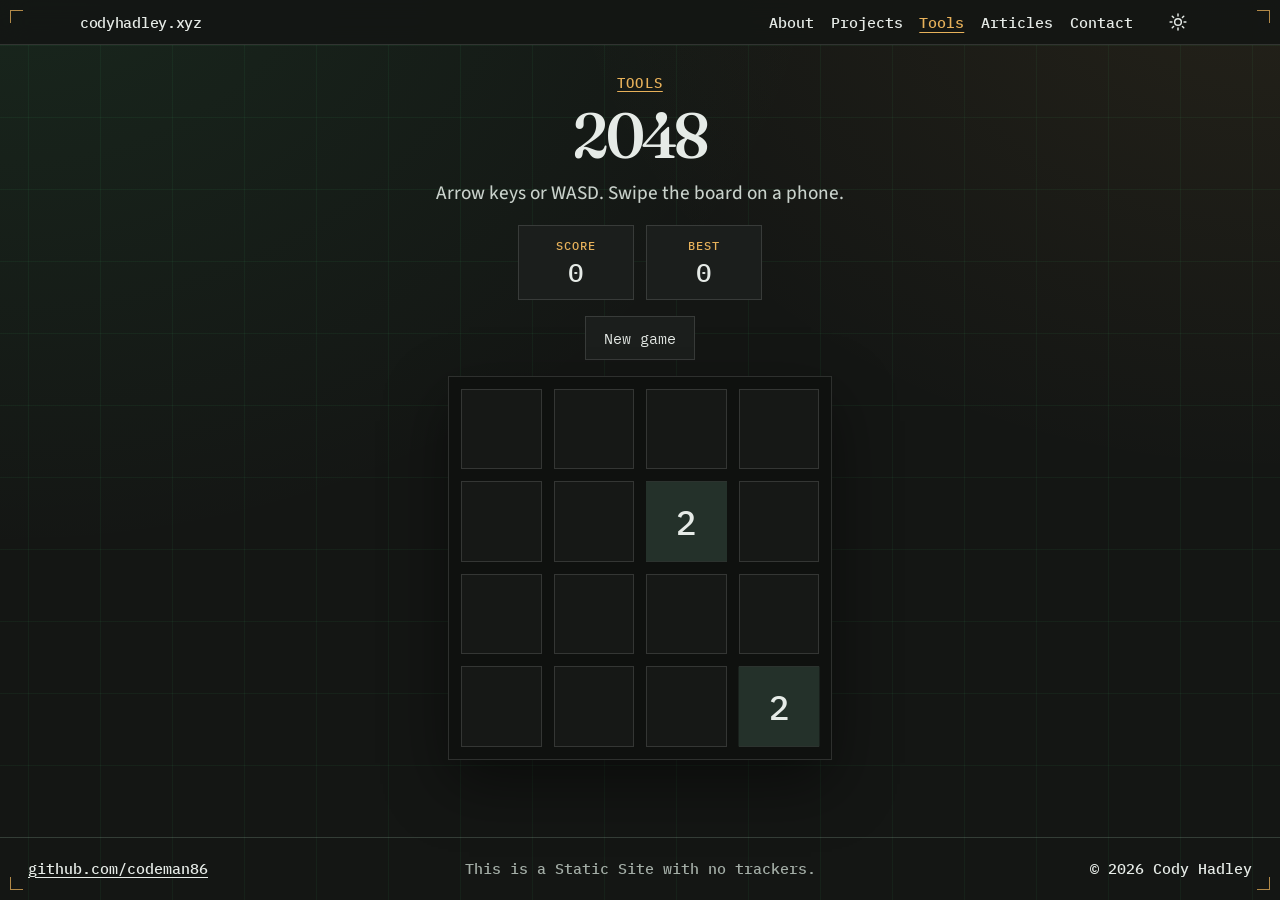
==== desktop/www/index.html @ 52e62676 "Package the site 2048 page as an offline Linux AppImage. The desktop window follows codyhadley.xyz/t" ====
<!DOCTYPE html>
<html lang="en" data-theme="dark">
<head>
  <meta charset="utf-8">
  <meta name="viewport" content="width=device-width, initial-scale=1">
  <meta name="theme-color" content="#141614">
  <script src="theme-init.js"></script>
  <title>2048 — Cody Hadley</title>
  <meta name="description" content="Play 2048 in the browser. Arrow keys, WASD, or swipe.">
  <meta name="author" content="Cody Hadley">
  <link rel="icon" href="favicon.svg" type="image/svg+xml">
  <link rel="stylesheet" href="base.css">
  <link rel="stylesheet" href="game.css">
</head>
<body>
  <a class="skip" href="#main">Skip to content</a>
  <div class="marks" aria-hidden="true"><span></span><span></span><span></span><span></span></div>
  <header class="site-header">
    <div class="wrap header__row">
      <a class="brand" href="#home">codyhadley.xyz<span class="sr-only">, home</span></a>
      <button class="theme-toggle" id="theme-toggle" type="button" aria-pressed="true" aria-label="Switch to light mode" title="Switch to light mode">
        <svg class="theme-toggle__icon when-dark" viewBox="0 0 24 24" aria-hidden="true" fill="none" stroke="currentColor" stroke-width="1.75" stroke-linecap="round" stroke-linejoin="round">
          <circle cx="12" cy="12" r="4"></circle>
          <path d="M12 2.5v2.25M12 19.25V21.5M2.5 12h2.25M19.25 12H21.5M5.1 5.1l1.6 1.6M17.3 17.3l1.6 1.6M18.9 5.1l-1.6 1.6M6.7 17.3l-1.6 1.6"></path>
        </svg>
        <svg class="theme-toggle__icon when-light" viewBox="0 0 24 24" aria-hidden="true" fill="none" stroke="currentColor" stroke-width="1.75" stroke-linecap="round" stroke-linejoin="round">
          <path d="M20.25 14.6A7.4 7.4 0 0 1 9.4 3.75 6.35 6.35 0 1 0 20.25 14.6z"></path>
        </svg>
      </button>
      <p id="theme-status" class="sr-only" aria-live="polite"></p>
      <nav class="site-nav" aria-label="Main">
        <a href="#about"> About </a><a href="#projects"> Projects </a><div class="nav-tools">
          <a href="#tools" aria-current="true"> Tools </a>
          <button type="button" class="nav-tools__toggle" aria-expanded="false" aria-controls="tools-menu" aria-haspopup="true" aria-label="Show tools"></button>
          <ul id="tools-menu" class="nav-tools__menu">
            <li><a href="#2048" aria-current="page"> 2048 </a></li>
            <li><a href="#resume-architect"> Resume Architect </a></li>
          </ul>
        </div><a href="#articles"> Articles </a><a href="#contact"> Contact </a>
      </nav>
    </div>
  </header>
  <main id="main" tabindex="-1">
    <section class="section game-page" aria-labelledby="page-title">
      <div class="wrap game-wrap">
        <p class="kicker"><a href="#tools">Tools</a></p>
        <h1 id="page-title">2048</h1>
        <p class="lede">Arrow keys or WASD. Swipe the board on a phone.</p>
        <div class="game-scores" aria-live="polite">
          <p class="game-score">
            <span>Score</span>
            <strong id="score">0</strong>
          </p>
          <p class="game-score">
            <span>Best</span>
            <strong id="best">0</strong>
          </p>
        </div>
        <button type="button" class="game-new" id="new-game">New game</button>
        <div class="game-panel">
          <div class="game-board" id="board" role="grid" aria-label="2048 board">
            <div class="game-cells" id="cells"></div>
            <div class="game-tiles" id="tile-layer"></div>
          </div>
          <div class="game-message" id="game-message" hidden>
            <strong id="game-message-title">Game over</strong>
            <span id="game-message-text">No more moves remain.</span>
            <button type="button" id="game-message-button">New game</button>
          </div>
        </div>
      </div>
    </section>
  </main>
  <footer class="site-footer">
    <div class="wrap footer__inner">
      <p class="footer__github"><a href="#github" rel="me">github.com/codeman86</a></p>
      <p class="colophon">This is a Static Site with no trackers.</p>
      <p class="footer__copy">© 2026 Cody Hadley</p>
    </div>
  </footer>
  <script src="shell.js"></script>
  <script src="game.js"></script>
</body>
</html>
---- desktop/www/base.css ----
@font-face{font-family:Fraunces Variable;font-style:normal;font-weight:100 900;font-display:swap;src:url(fonts/fraunces-latin-full-normal.woff2)format("woff2")}@font-face{font-family:"Source Sans 3 Variable";font-style:normal;font-weight:200 900;font-display:swap;src:url(fonts/source-sans-3-latin-wght-normal.woff2)format("woff2")}@font-face{font-family:IBM Plex Mono;font-style:normal;font-weight:400;font-display:swap;src:url(fonts/ibm-plex-mono-latin-400-normal.woff2)format("woff2")}@font-face{font-family:IBM Plex Mono;font-style:normal;font-weight:500;font-display:swap;src:url(fonts/ibm-plex-mono-latin-500-normal.woff2)format("woff2")}:root{color-scheme:dark;--bg:#141614;--bg-elev:#1b1e1c;--bg-deep:#0f110f;--ink:#e6ebe7;--ink-soft:#c9d1cb;--muted:#a3ada6;--line:#e6ebe724;--accent:#4ade80;--amber:#e7b15a;--grid:color-mix(in srgb, var(--accent) 6%, transparent);--grid-size:4.5rem;--header-h:45px;--grid-x:0px;--glow-accent:color-mix(in srgb, var(--accent) 9%, transparent);--glow-amber:color-mix(in srgb, var(--amber) 8%, transparent);--header-offset:5.75rem;--serif:"Fraunces Variable", "Iowan Old Style", Palatino, Georgia, serif;--sans:"Source Sans 3 Variable", "Segoe UI", sans-serif;--mono:"IBM Plex Mono", ui-monospace, "Cascadia Mono", monospace;--focus:var(--amber);--shadow:0 24px 60px #00000073}:root[data-theme=light]{color-scheme:light;--bg:#f4f1ea;--bg-elev:#fffdf8;--bg-deep:#e7efe9;--ink:#17211c;--ink-soft:#24352c;--muted:#3c5147;--line:#17211c29;--accent:#166534;--amber:#7a4510;--grid:color-mix(in srgb, var(--accent) 12%, transparent);--glow-accent:color-mix(in srgb, var(--accent) 8%, transparent);--glow-amber:color-mix(in srgb, var(--amber) 8%, transparent);--shadow:0 18px 40px #17211c14}*,:before,:after{box-sizing:border-box}html{scroll-behavior:smooth;scroll-padding-top:var(--header-offset)}body{z-index:0;background-color:var(--bg);min-height:100dvh;color:var(--ink);font-family:var(--sans);font-variation-settings:"wght" 450;font-synthesis:none;text-rendering:optimizelegibility;background-image:radial-gradient(ellipse at 0% -10%, var(--glow-accent), transparent 46%), radial-gradient(ellipse at 100% -8%, var(--glow-amber), transparent 40%);background-attachment:fixed;flex-direction:column;margin:0;font-size:1.125rem;font-weight:450;line-height:1.6;display:flex;position:relative}body:before{content:"";z-index:-1;left:0;right:0;top:var(--header-h);pointer-events:none;background-image:linear-gradient(to right, var(--grid) 1px, transparent 1px), linear-gradient(to bottom, var(--grid) 1px, transparent 1px);background-size:var(--grid-size) var(--grid-size);background-position:var(--grid-x) 0;position:fixed;bottom:0}main{flex:1}:focus{outline:none}:focus-visible{outline:2px solid var(--focus);outline-offset:3px}#main:focus{outline:none}::selection{background:var(--amber);color:var(--bg)}.sr-only{clip:rect(0, 0, 0, 0);white-space:nowrap;border:0;width:1px;height:1px;margin:-1px;padding:0;position:absolute;overflow:hidden}.skip{z-index:80;background:var(--amber);color:var(--bg);font-family:var(--mono);padding:.7rem 1rem;font-size:.95rem;text-decoration:none;position:absolute;top:.75rem;left:1rem;transform:translateY(-160%)}.skip:focus{transform:none}.wrap{width:min(1120px,100% - 2rem);margin-inline:auto}h1,h2,h3{font-family:var(--serif);font-variation-settings:"wght" 560, "opsz" 72, "SOFT" 40, "WONK" 1;letter-spacing:-.03em;text-wrap:balance;margin:0;font-weight:560;line-height:1.05}h1{font-variation-settings:"wght" 560, "opsz" 144, "SOFT" 50, "WONK" 1;letter-spacing:-.04em;font-size:clamp(2.7rem,11vw,6.5rem);line-height:.92}h2{font-size:clamp(2rem,4vw,2.8rem)}h3,h4{font-variation-settings:"wght" 560, "opsz" 36, "SOFT" 30, "WONK" 0;letter-spacing:-.02em;font-size:1.35rem}h4{font-family:var(--serif);margin:0 0 .25rem;font-weight:560;line-height:1.05}p{margin:0}a{color:inherit;text-underline-offset:.18em;text-decoration-thickness:1px}a:hover{color:var(--accent)}.kicker{font-family:var(--mono);font-variation-settings:normal;letter-spacing:.08em;text-transform:uppercase;color:var(--amber);margin:0 0 .75rem;font-size:.875rem;font-weight:500}.lede{max-width:38rem;color:var(--ink-soft);font-size:1.2rem;line-height:1.55}.section{padding-block:clamp(3.25rem,7vw,5.75rem)}.section+.section,.site-footer{border-top:1px solid var(--line)}.section__head{max-width:40rem;margin-bottom:2rem}.section__head .lede{margin-top:.9rem}.marks{pointer-events:none;z-index:40;position:fixed;inset:.65rem}.marks span{border:1px solid var(--amber);opacity:.75;width:.8rem;height:.8rem;position:absolute}.marks span:first-child{border-bottom:0;border-right:0;top:0;left:0}.marks span:nth-child(2){border-bottom:0;border-left:0;top:0;right:0}.marks span:nth-child(3){border-top:0;border-right:0;bottom:0;left:0}.marks span:nth-child(4){border-top:0;border-left:0;bottom:0;right:0}.site-header{z-index:30;border-bottom:1px solid var(--line);background:color-mix(in srgb, var(--bg) 92%, transparent);backdrop-filter:blur(12px);position:sticky;top:0}.header__row{grid-template-columns:1fr auto;grid-template-areas:"brand theme""menu menu";align-items:center;gap:.25rem 1rem;padding-block:.35rem;display:grid}.brand{min-height:44px;font-family:var(--mono);font-variation-settings:normal;letter-spacing:-.02em;grid-area:brand;justify-self:start;align-items:center;font-size:.95rem;text-decoration:none;display:inline-flex}.brand:hover{text-decoration:underline;text-decoration-color:var(--accent)}.theme-toggle{width:2.75rem;min-height:44px;color:var(--ink);cursor:pointer;background:0 0;border:0;grid-area:theme;justify-content:center;justify-self:end;align-items:center;padding:0;display:inline-flex}.theme-toggle:hover{color:var(--accent)}.theme-toggle__icon{fill:none;stroke:currentColor;stroke-width:1.75px;stroke-linecap:round;stroke-linejoin:round;flex:none;width:1.25rem;height:1.25rem}.when-light,:root[data-theme=light] .when-dark{display:none}:root[data-theme=light] .when-light{display:block}.site-nav{flex-wrap:wrap;grid-area:menu;gap:.1rem .15rem;display:flex}.site-nav a{min-height:44px;font-family:var(--mono);font-variation-settings:normal;white-space:nowrap;flex:none;align-items:center;padding-inline:.45rem;font-size:.95rem;text-decoration:none;display:inline-flex}.site-nav a[aria-current=location],.site-nav a[aria-current=page],.site-nav a[aria-current=true]{color:var(--amber);text-decoration:underline;text-decoration-color:var(--amber);text-underline-offset:.28em}.nav-tools{flex:none;align-items:center;display:inline-flex;position:relative}.nav-tools__toggle{clip:rect(0, 0, 0, 0);white-space:nowrap;pointer-events:none;border:0;width:1px;height:1px;margin:-1px;padding:0;position:absolute;overflow:hidden}.nav-tools:has(.nav-tools__toggle:focus-visible)>a{outline:2px solid var(--focus);outline-offset:3px}.nav-tools__menu{z-index:5;border:1px solid var(--line);background:var(--bg-elev);min-width:11.5rem;box-shadow:var(--shadow);margin:0;padding:.3rem 0;list-style:none;display:none;position:absolute;top:calc(100% + .15rem);left:0}.nav-tools.is-open>.nav-tools__menu{display:block}.nav-tools__menu a{width:100%;padding:.35rem .9rem}.nav-tools__menu a:hover,.nav-tools__menu a:focus-visible{background:color-mix(in srgb, var(--accent) 10%, transparent)}.hero{padding-top:clamp(1.75rem,4vw,3rem)}.hero--landing{box-sizing:border-box;padding-top:calc(2 * var(--grid-size));padding-bottom:calc(2 * var(--grid-size));display:block}.hero__grid{gap:clamp(1.75rem,4vh,2.75rem);margin-top:1.75rem;display:grid}.hero--landing .hero__grid{grid-template-columns:minmax(0,1fr);align-items:start;gap:1.75rem;width:100%;margin-top:0}.hero--landing .hero__copy{min-width:0}.hero__copy .lede{margin-top:1.1rem}.hero__tagline{max-width:28rem;color:var(--muted);font-variation-settings:"wght" 450;margin:1.15rem 0 0;font-size:1.05rem;font-weight:450;line-height:1.5}.lamp{background:var(--accent);width:.55rem;height:.55rem;box-shadow:0 0 0 3px color-mix(in srgb, var(--accent) 22%, transparent);border-radius:50%;flex:none}.terminal{border:1px solid var(--line);background:var(--bg-deep);min-height:22rem;color:var(--ink);box-shadow:var(--shadow);flex-direction:column;display:flex}.terminal__bar{border-bottom:1px solid var(--line);min-height:44px;font-family:var(--mono);font-variation-settings:normal;align-items:center;gap:.6rem;padding:.4rem .9rem;font-size:.875rem;display:flex}.terminal__host{margin-right:auto}.terminal__os{color:var(--muted)}.terminal__screen{overscroll-behavior:contain;font-family:var(--mono);font-variation-settings:normal;flex:1;padding:.95rem 1rem .4rem;font-size:.92rem;line-height:1.55;overflow:auto;container-type:inline-size}.terminal .neo{grid-template-columns:max-content minmax(0,1fr);align-items:center;gap:.45rem .75rem;max-width:100%;margin:0 0 .85rem;font-size:.78rem;line-height:1.35;display:grid}.terminal .neo__logo{color:var(--accent);white-space:pre;margin:0;font-family:inherit;font-size:.5rem;font-weight:400;line-height:1.02}.terminal .neo__info{min-width:0}.neo__title{color:var(--accent);font-weight:500}.neo__rule{color:var(--muted);margin-bottom:.2rem}.neo__key{color:var(--accent)}.neo__blocks{gap:2px;margin-top:.45rem;display:grid}.neo__blocks div{flex-wrap:wrap;gap:2px;display:flex}.neo__blocks span{width:.95rem;height:.55rem}@container (width<=26rem){.terminal .neo{grid-template-columns:1fr;font-size:.78rem}.terminal .neo__logo{max-width:100%;font-size:.62rem;overflow-x:auto}}.terminal pre{white-space:pre-wrap;font:inherit;margin:0 0 .85rem}.terminal .cmd{color:var(--amber);margin-bottom:.35rem}.terminal a{color:var(--accent)}.terminal.is-glitching{animation:.55s linear 2 term-glitch}@keyframes term-glitch{0%,to{filter:none;transform:none}15%{filter:hue-rotate(50deg);transform:translate(-3px,1px)skew(-2deg)}30%{filter:contrast(1.4);transform:translate(3px,-2px)}45%{transform:translate(-2px)}60%{filter:hue-rotate(-30deg);transform:translate(2px,1px)skew(2deg)}75%{transform:translateY(-1px)}}.term-form{border-top:1px solid var(--line);font-family:var(--mono);font-variation-settings:normal;align-items:center;gap:.55rem;padding:.35rem .9rem;display:flex}.term-prompt{color:var(--amber)}.term-form input{min-width:0;min-height:44px;color:var(--ink);font:inherit;background:0 0;border:0;flex:1;font-size:1rem}.term-form input:focus{outline:none}.term-form:focus-within{outline:2px solid var(--focus);outline-offset:-2px}.hero--landing .terminal{width:100%;height:calc(6 * var(--grid-size));grid-template-rows:calc(.5 * var(--grid-size)) minmax(0, calc(5 * var(--grid-size))) calc(.5 * var(--grid-size));border:0;min-height:0;display:grid;position:relative}.hero--landing .terminal:after{content:"";z-index:2;pointer-events:none;background:linear-gradient(var(--line), var(--line)) 0 0 / 100% 1px no-repeat, linear-gradient(var(--line), var(--line)) 0 calc(.5 * var(--grid-size)) / 100% 1px no-repeat, linear-gradient(var(--line), var(--line)) 0 calc(5.5 * var(--grid-size)) / 100% 1px no-repeat, linear-gradient(var(--line), var(--line)) 0 calc(6 * var(--grid-size)) / 100% 1px no-repeat, linear-gradient(var(--line), var(--line)) 0 0 / 1px 100% no-repeat, linear-gradient(var(--line), var(--line)) calc(100% - 1px) 0 / 1px 100% no-repeat;width:calc(100% + 1px);height:calc(100% + 1px);position:absolute;top:0;left:0}.hero--landing .terminal__bar,.hero--landing .terminal__screen,.hero--landing .term-form{border:0;min-height:0}.hero--landing .terminal__bar,.hero--landing .term-form{padding-block:0;line-height:1}.hero--landing .term-form input{height:1.25rem;min-height:0}.hero--landing .terminal__screen{overflow:auto}.rack,.projects,.carry,.notes,.plain-list{margin:0;padding:0;list-style:none}.rack{border:1px solid var(--line)}.rack li{border-top:1px solid var(--line);background:color-mix(in srgb, var(--bg-elev) 70%, transparent);grid-template-columns:4.25rem minmax(0,1fr);display:grid}.rack li:first-child{border-top:0}.rack .idx,.projects .idx{font-family:var(--mono);font-variation-settings:normal;color:var(--amber)}.rack .idx{background:radial-gradient(circle, var(--amber) 1.1px, transparent 1.4px) center .65rem / .7rem .7rem no-repeat, radial-gradient(circle, var(--amber) 1.1px, transparent 1.4px) center calc(100% - .65rem) / .7rem .7rem no-repeat, color-mix(in srgb, var(--bg) 55%, var(--bg-elev));place-items:center;display:grid}.rack li div{padding:1rem 1.1rem 1.1rem}.rack h3,.rack h4,.projects h2,.projects h3,.projects h4,.carry h3,.carry h4{margin-bottom:.25rem}.projects h2{font-variation-settings:"wght" 560, "opsz" 36, "SOFT" 30, "WONK" 0;letter-spacing:-.02em;font-size:1.35rem}.rack p,.projects p,.carry p,.notes li,.plain-list li{color:var(--ink-soft)}.projects{background:var(--line);border:1px solid var(--line);gap:1px;display:grid}.projects li{background:var(--bg);flex-direction:column;padding:1.25rem 1.2rem 1.35rem;display:flex}.projects .idx{margin-bottom:.55rem;font-size:.875rem;display:block}.wip,.done{border:1px solid var(--amber);color:var(--amber);font-family:var(--mono);font-variation-settings:normal;letter-spacing:.08em;text-transform:uppercase;vertical-align:.18em;white-space:nowrap;margin-left:.5rem;padding:.16rem .45rem .12rem;font-size:.68rem;font-weight:500;line-height:1.35;display:inline-block}.done{border-color:var(--accent);color:var(--accent)}.projects .repo{color:var(--ink);font-family:var(--mono);font-variation-settings:normal;margin-top:auto;padding-top:.85rem;font-size:.92rem}.notes,.plain-list{gap:.8rem;display:grid}.notes li,.plain-list li{border-left:2px solid var(--amber);padding-left:1rem}.offgrid{gap:2.25rem;display:grid}.marquee{color:#1a120c;font-family:var(--mono);font-variation-settings:normal;letter-spacing:.06em;text-transform:uppercase;background:#e7b15a;flex-wrap:wrap;gap:.45rem 1rem;margin:1.15rem 0 0;padding:.85rem 1rem;font-size:.95rem;font-weight:500;display:flex}.carry{background:var(--line);border:1px solid var(--line);gap:1px;margin-top:1rem;display:grid}.carry li{background:var(--bg);padding:1rem 1rem 1.1rem}.carry .maker{font-family:var(--mono);font-variation-settings:normal;letter-spacing:.08em;text-transform:uppercase;color:var(--amber);margin:0 0 .2rem;font-size:.8125rem}.button-link{border:1px solid var(--amber);background:var(--bg-elev);min-height:44px;color:var(--ink);font-family:var(--mono);font-variation-settings:normal;align-items:center;padding:.4rem 1.1rem;font-size:.95rem;text-decoration:none;display:inline-flex}.button-link:after{content:"→";color:var(--amber);margin-left:.6rem}.button-link:hover{border-color:var(--accent);color:var(--accent)}.group+.group{margin-top:clamp(2.5rem,5vw,3.5rem)}.group__head{max-width:40rem;margin-bottom:1.25rem}.group__head h2,.group__head h3{font-size:clamp(1.55rem,3vw,1.9rem)}.group__head p{color:var(--ink-soft);margin-top:.5rem}.page-head{padding-bottom:clamp(1.5rem,4vw,2.5rem)}.projects-page{padding-bottom:clamp(3.25rem,7vw,5.75rem)}.projects-page .projects{margin-top:clamp(2rem,5vw,3.25rem)}.tools-page{padding-bottom:clamp(3.25rem,7vw,5.75rem)}.tool-list{border:1px solid var(--line);margin:clamp(2rem,5vw,3.25rem) 0 0;padding:0;list-style:none}.tool-list li{background:var(--bg);border-top:1px solid var(--line);flex-wrap:wrap;justify-content:space-between;align-items:center;gap:1rem 1.5rem;padding:1.25rem 1.2rem 1.35rem;display:flex}.tool-list li:first-child{border-top:0}.tool-list h2{font-variation-settings:"wght" 560, "opsz" 36, "SOFT" 30, "WONK" 0;letter-spacing:-.02em;font-size:1.35rem}.tool-list p{max-width:40rem;color:var(--ink-soft);margin-top:.35rem}.page-head h1{font-size:clamp(2.6rem,8vw,4.75rem)}.page-head .lede{margin-top:1rem}.resume{padding-bottom:clamp(3.25rem,7vw,5.75rem)}.resume__block{border-top:1px solid var(--line);gap:1rem;padding-block:2rem;display:grid}.resume__label{font-family:var(--mono);font-variation-settings:normal;letter-spacing:.08em;text-transform:uppercase;color:var(--amber);font-size:.95rem;font-weight:500;line-height:1.4}.resume__body>p+p{margin-top:.9rem}.resume__body>p:not(.lede){max-width:40rem;color:var(--ink-soft)}.job__meta{color:var(--muted);font-family:var(--mono);font-variation-settings:normal;margin-top:.35rem;font-size:.95rem}.empty{border:1px dashed var(--line);background:color-mix(in srgb, var(--bg-elev) 80%, transparent);max-width:40rem;font-family:var(--mono);font-variation-settings:normal;color:var(--ink-soft);align-items:center;gap:.75rem;padding:1.25rem;display:flex}.contact-link{font-family:var(--mono);font-variation-settings:normal;margin-top:1rem;font-size:clamp(1.15rem,2vw,1.45rem)}.site-footer{--footer-floor:2.15rem;box-sizing:border-box;box-shadow:inset 0 1px 0 var(--line);height:calc(100dvh - var(--header-h) - round(down, 100dvh - var(--header-h) - var(--footer-floor), var(--grid-size)));border-top:0;flex-direction:column;justify-content:center;margin-top:auto;padding-block:.3rem;display:flex;container-type:size}@media (width<=26.99rem){.site-footer{--footer-floor:5.75rem}}.site-footer .wrap{width:round(down, 100%, var(--grid-size));max-width:100%}.footer__inner{font-family:var(--mono);font-variation-settings:normal;grid-template-columns:minmax(0,1fr) auto minmax(0,1fr);align-items:center;column-gap:1.25rem;font-size:.95rem;line-height:1.3;display:grid}.footer__github{justify-self:start}.footer__copy{text-align:right;justify-self:end}.colophon{color:var(--muted);text-align:center;justify-self:center;margin:0;font-size:.95rem}@container (height>=4rem){.footer__inner{row-gap:calc(.25 * var(--grid-size));grid-template-columns:minmax(0,1fr) auto}.footer__github{grid-area:1/1}.footer__copy{grid-area:1/2}.colophon{text-align:start;grid-area:2/1/auto/-1;justify-self:start}}.missing{padding-block:clamp(4rem,12vw,8rem)}.missing h1{margin-bottom:1rem;font-size:clamp(2.4rem,8vw,4.5rem)}.missing p+p{margin-top:.8rem}.boot,.coin{z-index:70;background:color-mix(in srgb, var(--bg) 94%, black);place-items:center;padding:1.25rem;display:grid;position:fixed;inset:0}.boot[hidden],.coin[hidden]{display:none}.coin__panel{border:1px solid var(--line);background:var(--bg-elev);width:min(40rem,100%);box-shadow:var(--shadow);padding:1.25rem 1.25rem 1.1rem}.coin__panel h2{font-family:var(--mono);font-variation-settings:normal;letter-spacing:.08em;text-transform:uppercase;color:var(--amber);font-size:1rem;font-weight:500}.boot{--boot-bg:#0f110f;--boot-bar:#1b1e1c;--boot-ink:#e6ebe7;--boot-muted:#a3ada6;--boot-line:#e6ebe724;--boot-accent:#4ade80;--boot-accent-dark:#15803d;--boot-amber:#e7b15a}.boot__panel{border:1px solid var(--boot-line);background:var(--boot-bg);width:min(54rem,100%);height:min(46rem,100dvh - 2.5rem);color:var(--boot-ink);box-shadow:var(--shadow), 0 0 0 1px color-mix(in srgb, var(--boot-accent) 10%, transparent);font-family:var(--mono);font-variation-settings:normal;flex-direction:column;display:flex}.boot__bar{background:var(--boot-bar);border-bottom-color:var(--boot-line);color:var(--boot-ink);flex:none}.boot__bar .lamp{background:var(--boot-accent);box-shadow:0 0 0 3px color-mix(in srgb, var(--boot-accent) 22%, transparent)}.boot__bar .terminal__os{color:var(--boot-muted)}.boot__screen{overscroll-behavior:contain;scrollbar-width:none;background-image:repeating-linear-gradient(to bottom, transparent 0 3px, color-mix(in srgb, var(--boot-ink) 3%, transparent) 3px 4px);flex:1;min-height:0;padding:.8rem 1rem .6rem;font-size:.84rem;line-height:1.45;overflow:hidden auto}.boot__screen::-webkit-scrollbar{display:none}.boot__log{margin:0;padding:0;list-style:none}.boot__line{gap:1ch;min-height:1.45em;display:none}.boot__line.is-on{display:flex}.boot__stamp,.boot__tag{white-space:pre;flex:none}.boot__stamp{color:var(--boot-muted)}.boot__tag{color:var(--boot-ink)}.boot__ok{white-space:pre;color:var(--boot-accent);font-weight:500}.boot__text{overflow-wrap:anywhere;white-space:pre-wrap;min-width:0}.boot__line--kernel .boot__text{color:color-mix(in srgb, var(--boot-ink) 82%, var(--boot-bg))}.boot__accent{color:var(--boot-accent-dark);font-weight:500}.boot__hint{color:var(--boot-muted);margin:.6rem 0 0;display:none}.boot.is-ready .boot__hint{display:block}.boot__enter{box-sizing:border-box;width:calc(100% + 1rem);min-height:44px;color:var(--boot-ink);font:inherit;text-align:left;cursor:pointer;background:0 0;border:1px solid #0000;margin:0 -.5rem;padding:.35rem .5rem;display:block}.boot__enter:hover{border-color:var(--boot-line);color:var(--boot-accent)}.boot__enter:focus-visible{outline:2px solid var(--boot-accent-dark);outline-offset:0}.boot__ps1{color:var(--boot-amber);display:none}.boot.is-ready .boot__ps1{display:inline}.boot__cmd{white-space:pre}.boot__cursor{vertical-align:text-bottom;background:var(--boot-accent);width:.62em;height:1.15em;animation:1.06s step-end infinite boot-blink;display:inline-block}@keyframes boot-blink{50%{opacity:0}}.coin__panel button{border:1px solid var(--line);background:var(--bg);min-height:44px;color:var(--ink);font-family:var(--mono);font-variation-settings:normal;cursor:pointer;padding:.4rem 1rem;font-size:.95rem}.coin__panel button:hover{border-color:var(--accent);color:var(--accent)}.coin__panel p{max-width:28rem;margin-top:.75rem}.track{background:linear-gradient(0deg,#2a160f 0 28%,#0000 28%),linear-gradient(90deg,#1c120e,#c45c32 38%,#e7b15a 62%,#6a2e3c 100%);height:7.5rem;margin-top:1rem;position:relative;overflow:hidden}.sun{background:#f3d7a1;border-radius:50%;width:2.4rem;height:2.4rem;position:absolute;bottom:1.5rem;right:12%}.rider{width:7.5rem;height:auto;animation:3.4s cubic-bezier(.22,.7,.2,1) forwards ride;position:absolute;bottom:1.15rem;left:0}@keyframes ride{0%{transform:translate(-120%)}to{transform:translate(calc(min(40rem,92vw) - 8rem))}}body.is-locked{overflow:hidden}@media (width>=720px){.carry{grid-template-columns:1fr}}@media (width>=880px){.projects{grid-template-columns:repeat(2,1fr)}.offgrid{grid-template-columns:1.15fr .85fr;align-items:start}.resume__block{grid-template-columns:13rem minmax(0,1fr);gap:2rem}}@media (width>=980px){.header__row{grid-template-columns:auto minmax(0,1fr) auto;grid-template-areas:"brand menu theme";padding-block:0}.site-nav{flex-wrap:nowrap;justify-content:flex-end}.hero__grid{grid-template-columns:minmax(0,1.12fr) minmax(280px,.88fr);align-items:center;gap:clamp(2.5rem,4vw,3.5rem)}}@media (width>=78.5rem){.hero--landing .wrap{width:calc(17 * var(--grid-size))}.hero--landing .hero__grid{grid-template-columns:calc(8 * var(--grid-size)) calc(8 * var(--grid-size));column-gap:var(--grid-size);align-items:start;row-gap:0}.hero--landing .terminal{width:calc(8 * var(--grid-size))}.site-footer .wrap{width:calc(17 * var(--grid-size))}}@media (width<=719px){.marks{display:none}:root{--header-offset:7.25rem}.boot{padding:.5rem}.boot__panel{height:calc(100dvh - 1rem)}.boot__screen{padding:.7rem .75rem .5rem;font-size:.72rem}}@media (width<=340px){:root{--header-offset:10rem}}@media (prefers-reduced-motion:reduce){html{scroll-behavior:auto}*,:before,:after{scroll-behavior:auto!important;transition-duration:.01ms!important;animation-duration:.01ms!important;animation-iteration-count:1!important}.rider{animation:none!important;transform:translate(30%)!important}.boot__cursor{animation:none!important}.boot__line{display:flex!important}.boot__hint{display:block!important}.boot__ps1{display:inline!important}}@media (forced-colors:active){.lamp,.terminal,.rack,.projects,.carry,.button-link,.wip,.done,.empty,.tool-list,.nav-tools__menu,.game-board,.game-score,.boot__panel,.coin__panel{border:1px solid canvastext}.skip:focus{outline:2px solid highlight}}@media print{.marks,.boot,.coin,.theme-toggle,.term-form,.marquee,.track{display:none!important}body{color:#000;background:#fff}body:before{display:none!important}.site-header{position:static}a[href^=http]:after{content:" (" attr(href) ")";font-size:.85em}}.terminal__bar .lamp{animation:2s ease-in-out infinite lamp-pulse}.boot__bar .lamp{--lamp-c:var(--boot-accent)}@keyframes lamp-pulse{0%,to{opacity:1;box-shadow:0 0 0 2px color-mix(in srgb, var(--lamp-c,var(--accent)) 35%, transparent)}50%{opacity:.65;box-shadow:0 0 0 6px color-mix(in srgb, var(--lamp-c,var(--accent)) 0%, transparent)}}
---- desktop/www/game.css ----
.section.game-page{padding-top:clamp(1.35rem,3vh,2.25rem);padding-bottom:clamp(2rem,5vh,3.25rem)}.game-page h1{font-size:clamp(2.4rem,7vw,4rem)}.game-wrap{text-align:center;justify-items:center;display:grid}.game-wrap .lede{margin-top:.85rem}.game-scores{gap:.75rem;margin-top:1rem;display:flex}.game-score{border:1px solid var(--line);background:var(--bg-elev);min-width:7.25rem;margin:0;padding:.65rem 1rem .75rem}.game-score span{font-family:var(--mono);font-variation-settings:normal;letter-spacing:.08em;text-transform:uppercase;color:var(--amber);font-size:.75rem;font-weight:500;display:block}.game-score strong{font-family:var(--mono);font-variation-settings:normal;margin-top:.15rem;font-size:1.65rem;font-weight:500;line-height:1.1;display:block}.game-new,.game-message button{border:1px solid var(--line);background:var(--bg-elev);min-height:44px;color:var(--ink);font-family:var(--mono);font-variation-settings:normal;cursor:pointer;margin-top:1rem;padding:.4rem 1.1rem;font-size:.95rem}.game-new:hover,.game-message button:hover{border-color:var(--accent);color:var(--accent)}.game-panel{width:min(100%,24rem);margin-top:1rem;position:relative}.game-board{--board-gap:clamp(.45rem, 1.6vw, .75rem);--board-pad:clamp(.45rem, 1.6vw, .75rem);aspect-ratio:1;width:100%;padding:var(--board-pad);border:1px solid var(--line);background:var(--bg-deep);box-shadow:var(--shadow);touch-action:none;user-select:none;position:relative}.game-cells,.game-tiles{inset:var(--board-pad);position:absolute}.game-cells{gap:var(--board-gap);grid-template-rows:repeat(4,1fr);grid-template-columns:repeat(4,1fr);display:grid}.game-cell{border:1px solid var(--line);background:color-mix(in srgb, var(--bg) 72%, var(--bg-elev))}.game-tiles{z-index:2;pointer-events:none}.tile{--cell-size:calc((100% - (var(--board-gap) * 3)) / 4);width:var(--cell-size);height:var(--cell-size);transition:transform .165s cubic-bezier(.22,.78,.22,1);position:absolute;top:0;left:0}.tile.no-transition{transition:none}.tile-inner{background:var(--tile,var(--bg-elev));width:100%;height:100%;color:var(--tile-ink,var(--ink));font-family:var(--mono);font-variation-settings:normal;justify-content:center;align-items:center;font-size:clamp(1.2rem,5.2vw,2.15rem);font-weight:500;line-height:1;display:flex;overflow:hidden}.tile.new .tile-inner{animation:.18s cubic-bezier(.18,.88,.32,1.18) tile-spawn}.tile.merge .tile-inner{animation:.2s cubic-bezier(.18,.88,.32,1.18) tile-pulse}.tile[data-value="2"]{--tile:#24312a}.tile[data-value="4"]{--tile:#2c3d33}.tile[data-value="8"]{--tile:#1f4d34}.tile[data-value="16"]{--tile:#166534}.tile[data-value="32"]{--tile:#15803d}.tile[data-value="64"]{--tile:#16a34a}.tile[data-value="128"]{--tile:#22c55e;--tile-ink:#142018;font-size:clamp(1.05rem,4.4vw,1.85rem)}.tile[data-value="256"]{--tile:#4ade80;--tile-ink:#142018;font-size:clamp(1.05rem,4.4vw,1.85rem)}.tile[data-value="512"]{--tile:#86efac;--tile-ink:#142018;font-size:clamp(1.05rem,4.4vw,1.85rem)}.tile[data-value="1024"]{--tile:#bbf7d0;--tile-ink:#142018;font-size:clamp(.9rem,3.6vw,1.45rem)}.tile[data-value="2048"]{--tile:#f4f1ea;--tile-ink:#17211c;font-size:clamp(.9rem,3.6vw,1.45rem)}:root[data-theme=light] .tile[data-value="2"]{--tile:#fffdf8;--tile-ink:#17211c}:root[data-theme=light] .tile[data-value="4"]{--tile:#d5e4da;--tile-ink:#17211c}:root[data-theme=light] .tile[data-value="8"]{--tile:#c9ddd0;--tile-ink:#17211c}:root[data-theme=light] .tile[data-value="16"]{--tile:#9fc4ad;--tile-ink:#17211c}:root[data-theme=light] .tile[data-value="32"]{--tile:#5d9474;--tile-ink:#f4f1ea}:root[data-theme=light] .tile[data-value="64"]{--tile:#2f6b49;--tile-ink:#f4f1ea}:root[data-theme=light] .tile[data-value="128"]{--tile:#166534;--tile-ink:#f4f1ea}:root[data-theme=light] .tile[data-value="256"]{--tile:#14532d;--tile-ink:#f4f1ea}:root[data-theme=light] .tile[data-value="512"]{--tile:#17211c;--tile-ink:#f4f1ea}:root[data-theme=light] .tile[data-value="1024"],:root[data-theme=light] .tile[data-value="2048"]{--tile:#7a4510;--tile-ink:#fffdf8}.game-message{z-index:3;border:1px solid var(--line);background:color-mix(in srgb, var(--bg) 92%, transparent);text-align:center;flex-direction:column;justify-content:center;align-items:center;gap:.35rem;padding:1.25rem;display:flex;position:absolute;inset:0}.game-message[hidden]{display:none}.game-message strong{font-family:var(--serif);font-variation-settings:"wght" 560, "opsz" 72, "SOFT" 40, "WONK" 1;letter-spacing:-.03em;font-size:clamp(2rem,6vw,2.8rem);font-weight:560;line-height:1}.game-message span{max-width:16rem;color:var(--ink-soft)}@keyframes tile-spawn{0%{opacity:0;transform:scale(.72)}to{opacity:1;transform:scale(1)}}@keyframes tile-pulse{0%{transform:scale(1)}55%{transform:scale(1.08)}to{transform:scale(1)}}
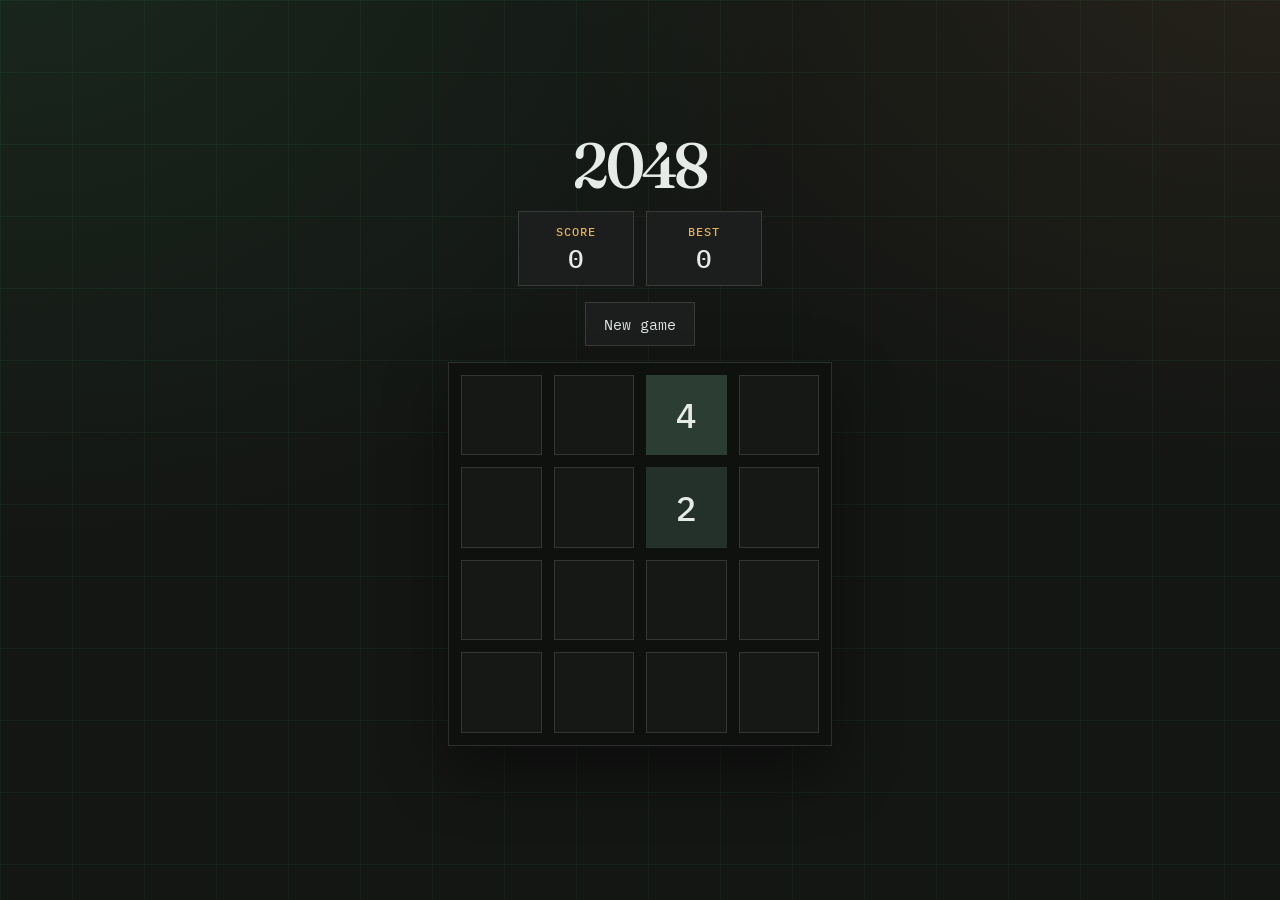
==== commit 1c0f6522: "Show only the 2048 game in the desktop window. Drop the site header, navigation, and footer. The win" ====
--- a/desktop/www/index.html
+++ b/desktop/www/index.html
@@ -4,48 +4,17 @@
   <meta charset="utf-8">
   <meta name="viewport" content="width=device-width, initial-scale=1">
   <meta name="theme-color" content="#141614">
-  <script src="theme-init.js"></script>
-  <title>2048 — Cody Hadley</title>
-  <meta name="description" content="Play 2048 in the browser. Arrow keys, WASD, or swipe.">
-  <meta name="author" content="Cody Hadley">
+  <title>2048</title>
   <link rel="icon" href="favicon.svg" type="image/svg+xml">
   <link rel="stylesheet" href="base.css">
   <link rel="stylesheet" href="game.css">
+  <link rel="stylesheet" href="app.css">
 </head>
 <body>
-  <a class="skip" href="#main">Skip to content</a>
-  <div class="marks" aria-hidden="true"><span></span><span></span><span></span><span></span></div>
-  <header class="site-header">
-    <div class="wrap header__row">
-      <a class="brand" href="#home">codyhadley.xyz<span class="sr-only">, home</span></a>
-      <button class="theme-toggle" id="theme-toggle" type="button" aria-pressed="true" aria-label="Switch to light mode" title="Switch to light mode">
-        <svg class="theme-toggle__icon when-dark" viewBox="0 0 24 24" aria-hidden="true" fill="none" stroke="currentColor" stroke-width="1.75" stroke-linecap="round" stroke-linejoin="round">
-          <circle cx="12" cy="12" r="4"></circle>
-          <path d="M12 2.5v2.25M12 19.25V21.5M2.5 12h2.25M19.25 12H21.5M5.1 5.1l1.6 1.6M17.3 17.3l1.6 1.6M18.9 5.1l-1.6 1.6M6.7 17.3l-1.6 1.6"></path>
-        </svg>
-        <svg class="theme-toggle__icon when-light" viewBox="0 0 24 24" aria-hidden="true" fill="none" stroke="currentColor" stroke-width="1.75" stroke-linecap="round" stroke-linejoin="round">
-          <path d="M20.25 14.6A7.4 7.4 0 0 1 9.4 3.75 6.35 6.35 0 1 0 20.25 14.6z"></path>
-        </svg>
-      </button>
-      <p id="theme-status" class="sr-only" aria-live="polite"></p>
-      <nav class="site-nav" aria-label="Main">
-        <a href="#about"> About </a><a href="#projects"> Projects </a><div class="nav-tools">
-          <a href="#tools" aria-current="true"> Tools </a>
-          <button type="button" class="nav-tools__toggle" aria-expanded="false" aria-controls="tools-menu" aria-haspopup="true" aria-label="Show tools"></button>
-          <ul id="tools-menu" class="nav-tools__menu">
-            <li><a href="#2048" aria-current="page"> 2048 </a></li>
-            <li><a href="#resume-architect"> Resume Architect </a></li>
-          </ul>
-        </div><a href="#articles"> Articles </a><a href="#contact"> Contact </a>
-      </nav>
-    </div>
-  </header>
-  <main id="main" tabindex="-1">
+  <main id="main">
     <section class="section game-page" aria-labelledby="page-title">
       <div class="wrap game-wrap">
-        <p class="kicker"><a href="#tools">Tools</a></p>
         <h1 id="page-title">2048</h1>
-        <p class="lede">Arrow keys or WASD. Swipe the board on a phone.</p>
         <div class="game-scores" aria-live="polite">
           <p class="game-score">
             <span>Score</span>
@@ -71,14 +40,6 @@
       </div>
     </section>
   </main>
-  <footer class="site-footer">
-    <div class="wrap footer__inner">
-      <p class="footer__github"><a href="#github" rel="me">github.com/codeman86</a></p>
-      <p class="colophon">This is a Static Site with no trackers.</p>
-      <p class="footer__copy">© 2026 Cody Hadley</p>
-    </div>
-  </footer>
-  <script src="shell.js"></script>
   <script src="game.js"></script>
 </body>
 </html>
--- a/desktop/www/app.css
+++ b/desktop/www/app.css
@@ -0,0 +1,26 @@
+/* Desktop window: the game only, using the site's dark theme. */
+:root {
+  --header-h: 0px;
+}
+
+body {
+  align-items: center;
+  justify-content: center;
+  min-height: 100vh;
+  min-height: 100dvh;
+}
+
+body::before {
+  top: 0;
+}
+
+main {
+  flex: none;
+  width: min(100%, 40rem);
+}
+
+.game-page {
+  width: 100%;
+  padding-top: clamp(1.25rem, 3vh, 2rem);
+  padding-bottom: clamp(1.25rem, 3vh, 2rem);
+}
